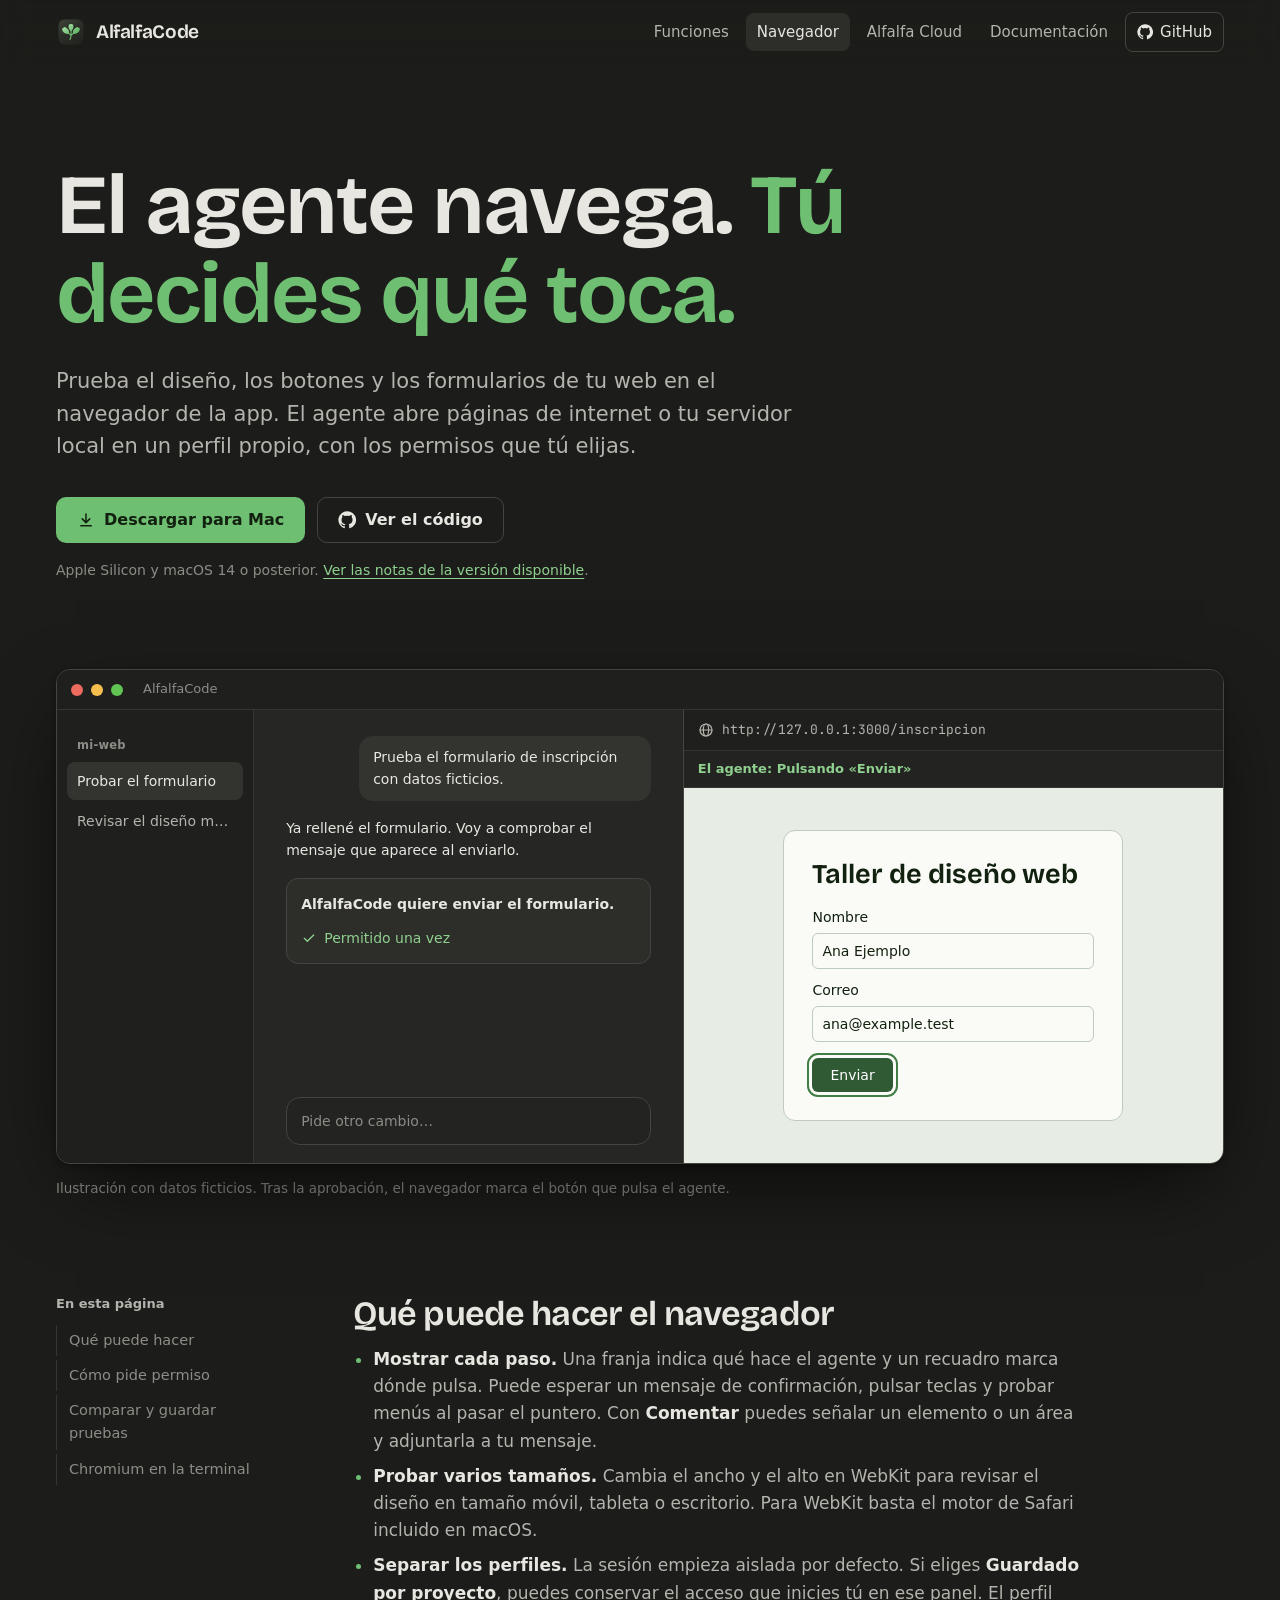
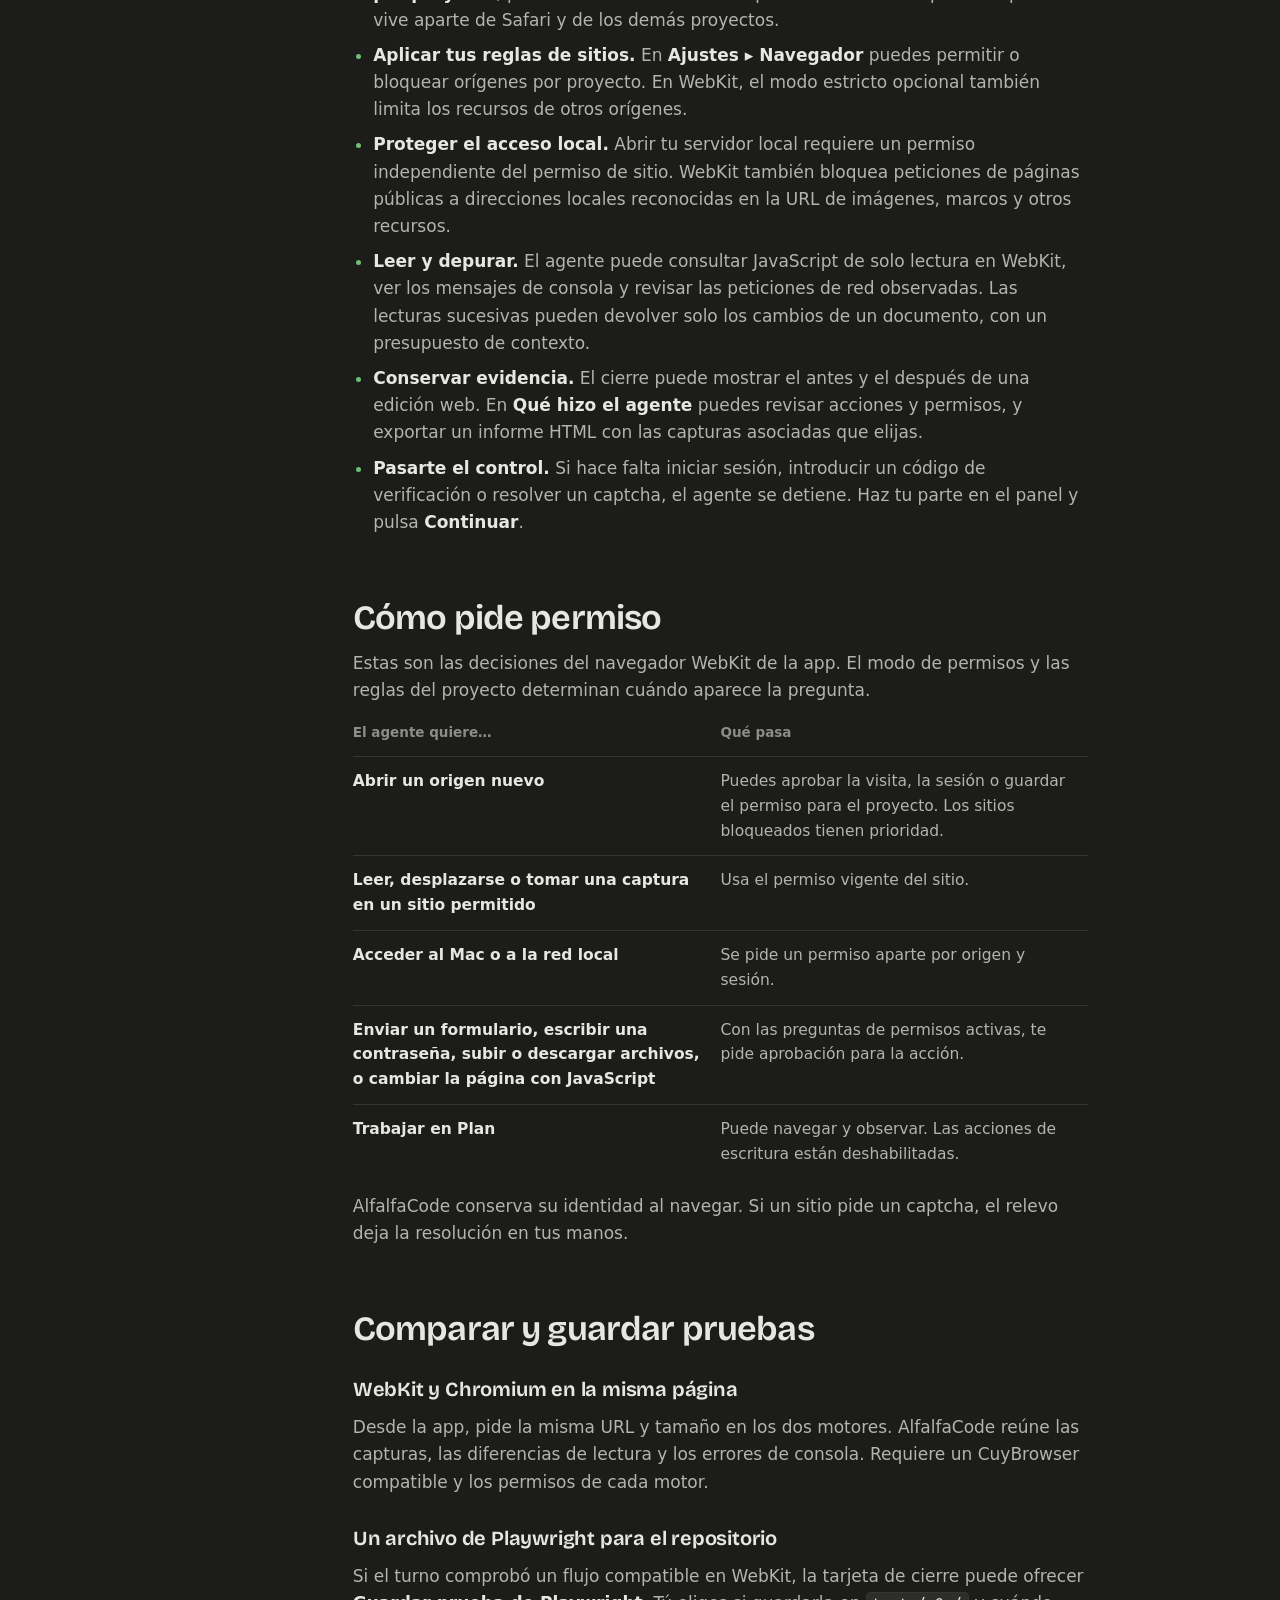
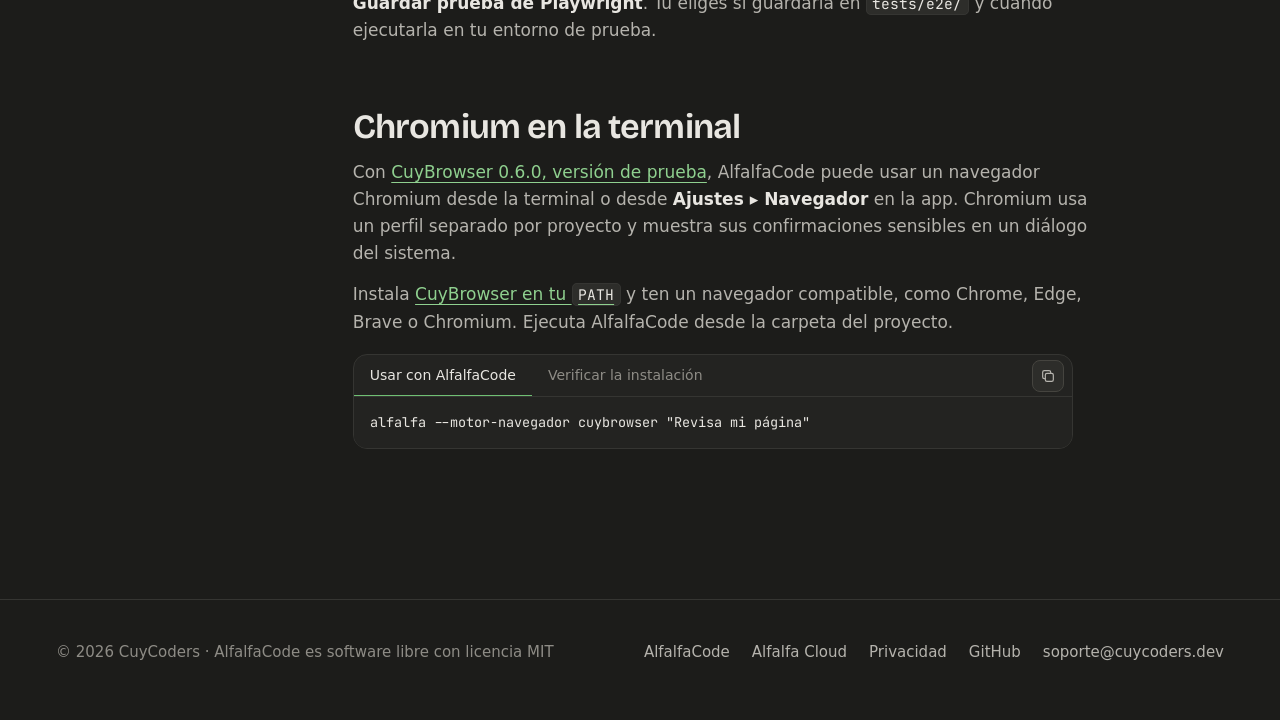
==== navegador/index.html @ 88448dee "Presentar el navegador de AlfalfaCode en la web" ====
<!doctype html>
<html lang="es">
<head>
<meta charset="utf-8">
<meta name="viewport" content="width=device-width, initial-scale=1">
<title>Navegador de AlfalfaCode · Prueba tu web desde el agente</title>
<meta name="description" content="Prueba tu web en AlfalfaCode con WebKit y CuyBrowser. Mira los pasos del agente, decide sus permisos y guarda pruebas de Playwright.">
<link rel="icon" type="image/png" href="/assets/favicon.png">
<link rel="preload" href="/assets/fonts/bricolage-grotesque-latin-wght-normal.woff2" as="font" type="font/woff2" crossorigin>
<link rel="stylesheet" href="/assets/sitio.css?v=4">
<meta name="theme-color" content="#1c1c1a">
</head>
<body>
<svg width="0" height="0" style="position:absolute" aria-hidden="true">
  <symbol id="i-github" viewBox="0 0 24 24" fill="currentColor"><path d="M12 .5a11.5 11.5 0 0 0-3.64 22.41c.58.1.79-.25.79-.56v-2c-3.2.7-3.88-1.37-3.88-1.37-.52-1.33-1.28-1.69-1.28-1.69-1.05-.71.08-.7.08-.7 1.16.08 1.77 1.19 1.77 1.19 1.03 1.77 2.7 1.26 3.36.96.1-.75.4-1.26.73-1.55-2.55-.29-5.24-1.28-5.24-5.68 0-1.25.45-2.28 1.19-3.08-.12-.29-.52-1.46.11-3.04 0 0 .97-.31 3.17 1.18a11 11 0 0 1 5.77 0c2.2-1.49 3.17-1.18 3.17-1.18.63 1.58.23 2.75.11 3.04.74.8 1.19 1.83 1.19 3.08 0 4.41-2.69 5.38-5.25 5.67.41.36.78 1.06.78 2.14v3.17c0 .31.21.67.8.56A11.5 11.5 0 0 0 12 .5Z"/></symbol>
  <symbol id="i-bajar" viewBox="0 0 24 24" fill="none" stroke="currentColor" stroke-width="2" stroke-linecap="round" stroke-linejoin="round"><path d="M12 4v11M7 10.5l5 5 5-5M5 19.5h14"/></symbol>
  <symbol id="i-copiar" viewBox="0 0 24 24" fill="none" stroke="currentColor" stroke-width="1.8" stroke-linecap="round" stroke-linejoin="round"><rect x="8" y="8" width="12" height="12" rx="2.5"/><path d="M16 8V6.5A2.5 2.5 0 0 0 13.5 4h-7A2.5 2.5 0 0 0 4 6.5v7A2.5 2.5 0 0 0 6.5 16H8"/></symbol>
  <symbol id="i-hecho" viewBox="0 0 24 24" fill="none" stroke="currentColor" stroke-width="2" stroke-linecap="round" stroke-linejoin="round"><path d="m5 12.5 4.5 4.5L19 7.5"/></symbol>
  <symbol id="i-globo" viewBox="0 0 24 24" fill="none" stroke="currentColor" stroke-width="1.8" stroke-linecap="round"><circle cx="12" cy="12" r="9"/><ellipse cx="12" cy="12" rx="4" ry="9"/><path d="M3 12h18"/></symbol>
</svg>

<a class="salto" href="#contenido">Saltar al contenido</a>

<header class="cabecera">
  <div class="envoltura">
    <a class="marca" href="/"><img src="/assets/alfalfacode.svg" alt="" width="30" height="30">AlfalfaCode</a>
    <nav class="nav" aria-label="Principal">
      <a href="/#funciones">Funciones</a>
      <a class="nav-navegador" href="/navegador/" aria-current="page">Navegador</a>
      <a href="/cloud/">Alfalfa Cloud</a>
      <a href="https://github.com/0sw2ld0/AlfalfaCode#readme">Documentación</a>
      <a class="nav-gh" href="https://github.com/0sw2ld0/AlfalfaCode" aria-label="GitHub"><svg aria-hidden="true"><use href="#i-github"/></svg><span>GitHub</span></a>
    </nav>
  </div>
</header>

<main id="contenido">
  <section class="portada portada-navegador" aria-labelledby="navegador-t">
    <div class="envoltura">
      <h1 id="navegador-t">El agente navega. <em>Tú decides qué toca.</em></h1>
      <p class="entrada">Prueba el diseño, los botones y los formularios de tu web en el navegador de la app. El agente abre páginas de internet o tu servidor local en un perfil propio, con los permisos que tú elijas.</p>
      <div class="acciones">
        <a class="boton boton-principal" href="https://github.com/0sw2ld0/AlfalfaCode/releases/latest/download/AlfalfaCode.dmg"><svg aria-hidden="true"><use href="#i-bajar"/></svg>Descargar para Mac</a>
        <a class="boton boton-segundo" href="https://github.com/0sw2ld0/AlfalfaCode"><svg aria-hidden="true"><use href="#i-github"/></svg>Ver el código</a>
      </div>
      <p class="nota">Apple Silicon y macOS 14 o posterior. <a href="https://github.com/0sw2ld0/AlfalfaCode/releases/latest">Ver las notas de la versión disponible</a>.</p>

      <figure class="escena escena-navegador">
        <div class="ventana ventana-navegador" aria-hidden="true">
          <div class="ventana-barra"><i></i><i></i><i></i><span>AlfalfaCode</span></div>
          <div class="lateral">
            <h4>mi-web</h4>
            <div class="sesion activa">Probar el formulario</div>
            <div class="sesion">Revisar el diseño móvil</div>
          </div>
          <div class="chat">
            <div class="mensajes">
              <div class="burbuja">Prueba el formulario de inscripción con datos ficticios.</div>
              <p class="respuesta">Ya rellené el formulario. Voy a comprobar el mensaje que aparece al enviarlo.</p>
              <div class="permiso">
                <p><strong>AlfalfaCode quiere enviar el formulario.</strong></p>
                <p class="permiso-concedido"><svg><use href="#i-hecho"/></svg> Permitido una vez</p>
              </div>
            </div>
            <div class="redactor"><div class="caja">Pide otro cambio…</div></div>
          </div>
          <div class="panel-navegador">
            <div class="direccion-navegador"><svg><use href="#i-globo"/></svg><span>http://127.0.0.1:3000/inscripcion</span></div>
            <p class="accion-navegador">El agente: Pulsando «Enviar»</p>
            <div class="pagina-navegador">
              <div class="formulario-navegador">
                <p class="titulo-formulario">Taller de diseño web</p>
                <p class="campo-formulario">Nombre <span>Ana Ejemplo</span></p>
                <p class="campo-formulario">Correo <span>ana@example.test</span></p>
                <p class="objetivo-navegador"><span>Enviar</span></p>
              </div>
            </div>
          </div>
        </div>
        <figcaption class="pie-ilustracion">Ilustración con datos ficticios. Tras la aprobación, el navegador marca el botón que pulsa el agente.</figcaption>
      </figure>
    </div>
  </section>

  <div class="lectura">
    <div class="envoltura">
      <nav class="indice" aria-label="En esta página">
        <strong>En esta página</strong>
        <a href="#capacidades">Qué puede hacer</a>
        <a href="#permisos">Cómo pide permiso</a>
        <a href="#pruebas">Comparar y guardar pruebas</a>
        <a href="#terminal">Chromium en la terminal</a>
      </nav>
      <article class="texto navegador-detalles">
        <h2 id="capacidades">Qué puede hacer el navegador</h2>
        <ul>
          <li><strong>Mostrar cada paso.</strong> Una franja indica qué hace el agente y un recuadro marca dónde pulsa. Puede esperar un mensaje de confirmación, pulsar teclas y probar menús al pasar el puntero. Con <strong>Comentar</strong> puedes señalar un elemento o un área y adjuntarla a tu mensaje.</li>
          <li><strong>Probar varios tamaños.</strong> Cambia el ancho y el alto en WebKit para revisar el diseño en tamaño móvil, tableta o escritorio. Para WebKit basta el motor de Safari incluido en macOS.</li>
          <li><strong>Separar los perfiles.</strong> La sesión empieza aislada por defecto. Si eliges <strong>Guardado por proyecto</strong>, puedes conservar el acceso que inicies tú en ese panel. El perfil vive aparte de Safari y de los demás proyectos.</li>
          <li><strong>Aplicar tus reglas de sitios.</strong> En <strong>Ajustes ▸ Navegador</strong> puedes permitir o bloquear orígenes por proyecto. En WebKit, el modo estricto opcional también limita los recursos de otros orígenes.</li>
          <li><strong>Proteger el acceso local.</strong> Abrir tu servidor local requiere un permiso independiente del permiso de sitio. WebKit también bloquea peticiones de páginas públicas a direcciones locales reconocidas en la URL de imágenes, marcos y otros recursos.</li>
          <li><strong>Leer y depurar.</strong> El agente puede consultar JavaScript de solo lectura en WebKit, ver los mensajes de consola y revisar las peticiones de red observadas. Las lecturas sucesivas pueden devolver solo los cambios de un documento, con un presupuesto de contexto.</li>
          <li><strong>Conservar evidencia.</strong> El cierre puede mostrar el antes y el después de una edición web. En <strong>Qué hizo el agente</strong> puedes revisar acciones y permisos, y exportar un informe HTML con las capturas asociadas que elijas.</li>
          <li><strong>Pasarte el control.</strong> Si hace falta iniciar sesión, introducir un código de verificación o resolver un captcha, el agente se detiene. Haz tu parte en el panel y pulsa <strong>Continuar</strong>.</li>
        </ul>

        <h2 id="permisos">Cómo pide permiso</h2>
        <p>Estas son las decisiones del navegador WebKit de la app. El modo de permisos y las reglas del proyecto determinan cuándo aparece la pregunta.</p>
        <table class="tabla">
          <thead><tr><th scope="col">El agente quiere…</th><th scope="col">Qué pasa</th></tr></thead>
          <tbody>
            <tr><th scope="row">Abrir un origen nuevo</th><td>Puedes aprobar la visita, la sesión o guardar el permiso para el proyecto. Los sitios bloqueados tienen prioridad.</td></tr>
            <tr><th scope="row">Leer, desplazarse o tomar una captura en un sitio permitido</th><td>Usa el permiso vigente del sitio.</td></tr>
            <tr><th scope="row">Acceder al Mac o a la red local</th><td>Se pide un permiso aparte por origen y sesión.</td></tr>
            <tr><th scope="row">Enviar un formulario, escribir una contraseña, subir o descargar archivos, o cambiar la página con JavaScript</th><td>Con las preguntas de permisos activas, te pide aprobación para la acción.</td></tr>
            <tr><th scope="row">Trabajar en Plan</th><td>Puede navegar y observar. Las acciones de escritura están deshabilitadas.</td></tr>
          </tbody>
        </table>
        <p>AlfalfaCode conserva su identidad al navegar. Si un sitio pide un captcha, el relevo deja la resolución en tus manos.</p>

        <h2 id="pruebas">Comparar y guardar pruebas</h2>
        <h3>WebKit y Chromium en la misma página</h3>
        <p>Desde la app, pide la misma URL y tamaño en los dos motores. AlfalfaCode reúne las capturas, las diferencias de lectura y los errores de consola. Requiere un CuyBrowser compatible y los permisos de cada motor.</p>
        <h3>Un archivo de Playwright para el repositorio</h3>
        <p>Si el turno comprobó un flujo compatible en WebKit, la tarjeta de cierre puede ofrecer <strong>Guardar prueba de Playwright</strong>. Tú eliges si guardarla en <code>tests/e2e/</code> y cuándo ejecutarla en tu entorno de prueba.</p>

        <h2 id="terminal">Chromium en la terminal</h2>
        <p>Con <a href="https://github.com/0sw2ld0/cuybrowser/releases/tag/v0.6.0">CuyBrowser 0.6.0, versión de prueba</a>, AlfalfaCode puede usar un navegador Chromium desde la terminal o desde <strong>Ajustes ▸ Navegador</strong> en la app. Chromium usa un perfil separado por proyecto y muestra sus confirmaciones sensibles en un diálogo del sistema.</p>
        <p>Instala <a href="https://github.com/0sw2ld0/cuybrowser/blob/v0.6.0/README.md#instalarlo-en-tu-path">CuyBrowser en tu <code>PATH</code></a> y ten un navegador compatible, como Chrome, Edge, Brave o Chromium. Ejecuta AlfalfaCode desde la carpeta del proyecto.</p>
        <div class="instalar">
          <div class="pestanas" role="tablist" aria-label="Órdenes de terminal">
            <button id="tab-alfalfa" role="tab" type="button" aria-controls="panel-alfalfa" aria-selected="true">Usar con AlfalfaCode</button>
            <button id="tab-cuybrowser" role="tab" type="button" aria-controls="panel-cuybrowser" aria-selected="false" tabindex="-1">Verificar la instalación</button>
          </div>
          <div id="panel-alfalfa" class="panel-instalar" role="tabpanel" aria-labelledby="tab-alfalfa">
<pre><span class="orden">alfalfa --motor-navegador cuybrowser "Revisa mi página"</span></pre>
            <button class="copiar" type="button" aria-label="Copiar"><svg class="icono-copiar" aria-hidden="true"><use href="#i-copiar"/></svg><svg class="hecho" aria-hidden="true"><use href="#i-hecho"/></svg></button>
          </div>
          <div id="panel-cuybrowser" class="panel-instalar" role="tabpanel" aria-labelledby="tab-cuybrowser" hidden>
<pre><span class="orden">cuybrowser --version</span></pre>
            <button class="copiar" type="button" aria-label="Copiar"><svg class="icono-copiar" aria-hidden="true"><use href="#i-copiar"/></svg><svg class="hecho" aria-hidden="true"><use href="#i-hecho"/></svg></button>
          </div>
        </div>
      </article>
    </div>
  </div>
</main>

<footer class="pie-sitio">
  <div class="envoltura">
    <span>© 2026 CuyCoders · AlfalfaCode es software libre con licencia MIT</span>
    <nav aria-label="Pie">
      <a href="/">AlfalfaCode</a>
      <a href="/cloud/">Alfalfa Cloud</a>
      <a href="/privacidad/">Privacidad</a>
      <a href="https://github.com/0sw2ld0/AlfalfaCode">GitHub</a>
      <a href="mailto:soporte@cuycoders.dev">soporte@cuycoders.dev</a>
    </nav>
  </div>
</footer>
<script src="/assets/sitio.js?v=3"></script>
</body>
</html>
---- assets/sitio.css ----
/* cuycoders.dev — AlfalfaCode y Alfalfa Cloud.
   Paleta de la app de Mac (alfalfa-mac/Sources/AlfalfaCode/Theme.swift). */

@font-face {
  font-family: "Bricolage Grotesque";
  src: url("/assets/fonts/bricolage-grotesque-latin-wght-normal.woff2") format("woff2");
  font-weight: 200 800;
  font-display: swap;
}
@font-face {
  font-family: "JetBrains Mono";
  src: url("/assets/fonts/jetbrains-mono-latin-wght-normal.woff2") format("woff2");
  font-weight: 100 800;
  font-display: swap;
}

:root {
  --fondo: #1c1c1a;
  --fondo-2: #232321;
  --app: #262624;
  --barra: #1f1f1d;
  --tarjeta: #2d2d2a;
  --borde: #353532;
  --borde-2: #45443f;
  --seleccion: #33332f;
  --texto: #e8e6e1;
  --texto-2: #b5b3ad;
  --texto-3: #8e8c86;
  --alfalfa: #6fbf73;
  --alfalfa-claro: #8fd08f;
  --alfalfa-hondo: #2f5a33;
  --campo: #6fbf73;
  --campo-tinta: #12210f;
  --campo-tinta-2: #23401f;
  --aviso: #e5b23e;
  --peligro: #e88a80;
  --enlace: #7ba7f0;

  --display: "Bricolage Grotesque", ui-sans-serif, system-ui, sans-serif;
  --cuerpo: -apple-system, BlinkMacSystemFont, "Segoe UI", system-ui, sans-serif;
  --mono: "JetBrains Mono", ui-monospace, "SF Mono", Menlo, monospace;

  --ancho: 1180px;
  --margen: clamp(20px, 5vw, 56px);
  --curva: cubic-bezier(0.16, 1, 0.3, 1);
  color-scheme: dark;
}

*, *::before, *::after { box-sizing: border-box; }
html { -webkit-text-size-adjust: 100%; scroll-behavior: smooth; scrollbar-color: var(--borde-2) var(--fondo); }
body {
  margin: 0;
  background: var(--fondo);
  color: var(--texto);
  font-family: var(--cuerpo);
  font-size: 17px;
  line-height: 1.6;
  -webkit-font-smoothing: antialiased;
  text-rendering: optimizeLegibility;
}
::selection { background: var(--alfalfa); color: var(--campo-tinta); }
img, svg { display: block; max-width: 100%; }
a { color: var(--alfalfa-claro); text-decoration-thickness: 1px; text-underline-offset: 0.22em; }
a:hover { color: var(--texto); }
:focus-visible { outline: 2px solid var(--alfalfa-claro); outline-offset: 3px; border-radius: 4px; }
code, kbd, pre { font-family: var(--mono); font-size: 0.86em; }
:not(pre) > code { background: var(--tarjeta); border: 1px solid var(--borde); padding: 0.08em 0.38em; border-radius: 5px; color: var(--texto); }
h1, h2, h3 { font-family: var(--display); font-weight: 650; letter-spacing: -0.025em; line-height: 1.06; text-wrap: balance; margin: 0; }
p { margin: 0; text-wrap: pretty; }

.salto { position: absolute; left: -9999px; }
.salto:focus { left: 16px; top: 12px; z-index: 50; background: var(--alfalfa); color: var(--campo-tinta); padding: 8px 14px; border-radius: 8px; }

.envoltura { width: min(100% - 2 * var(--margen), var(--ancho)); margin-inline: auto; }

/* Cabecera */
.cabecera { position: sticky; top: 0; z-index: 20; background: rgb(28 28 26 / 0.86); backdrop-filter: saturate(140%) blur(12px); -webkit-backdrop-filter: saturate(140%) blur(12px); border-bottom: 1px solid transparent; transition: border-color 0.3s; }
.cabecera.con-borde { border-bottom-color: var(--borde); }
.cabecera .envoltura { display: flex; align-items: center; gap: 28px; height: 64px; }
.marca { display: flex; align-items: center; gap: 10px; color: var(--texto); text-decoration: none; font-family: var(--display); font-weight: 650; font-size: 19px; letter-spacing: -0.02em; }
.marca img { width: 30px; height: 30px; }
.marca:hover { color: var(--texto); }
.nav { display: flex; gap: 6px; margin-left: auto; align-items: center; }
.nav a { color: var(--texto-2); text-decoration: none; font-size: 15px; padding: 7px 11px; border-radius: 8px; }
.nav a:hover, .nav a[aria-current="page"] { color: var(--texto); background: var(--tarjeta); }
.nav .nav-gh { display: inline-flex; align-items: center; gap: 7px; color: var(--texto); border: 1px solid var(--borde-2); }
.nav .nav-gh svg { width: 16px; height: 16px; }
@media (max-width: 720px) {
  .nav a:not(.nav-gh):not(.nav-fija):not(.nav-navegador) { display: none; }
}
@media (max-width: 520px) {
  .nav a.nav-fija { display: none; }
  .panel-instalar pre { font-size: 12.5px; }
  .cabecera .envoltura { gap: 12px; }
}
@media (max-width: 420px) {
  .nav a.nav-navegador { padding-inline: 8px; }
  .nav-gh span { display: none; }
}

/* Botones */
.boton { display: inline-flex; align-items: center; gap: 9px; font: 600 16px/1 var(--cuerpo); padding: 13px 20px; border-radius: 10px; text-decoration: none; border: 1px solid transparent; cursor: pointer; transition: background-color 0.2s, border-color 0.2s, color 0.2s, transform 0.2s var(--curva); }
.boton svg { width: 18px; height: 18px; }
.boton-principal { background: var(--alfalfa); color: var(--campo-tinta); }
.boton-principal:hover { background: var(--alfalfa-claro); color: var(--campo-tinta); }
.boton-principal:active { transform: translateY(1px); }
.boton-segundo { background: transparent; color: var(--texto); border-color: var(--borde-2); }
.boton-segundo:hover { background: var(--tarjeta); color: var(--texto); }

/* Portada */
.portada { padding: clamp(56px, 8vw, 96px) 0 0; }
@media (min-width: 1100px) {
  .portada-cabeza { display: grid; grid-template-columns: minmax(0, 1.08fr) minmax(0, 0.92fr); gap: 56px; align-items: end; }
  .portada-cabeza .instalar { margin-top: 0; }
  .portada .portada-cabeza h1 { font-size: clamp(56px, 5.6vw, 84px); }
  .portada-cabeza .escena { margin-top: 64px; }
}
.portada h1 { font-size: clamp(44px, 7.4vw, 92px); max-width: 13ch; }
.portada h1 em { font-style: normal; color: var(--alfalfa); }
.portada .entrada { margin-top: 26px; font-size: clamp(18px, 1.7vw, 21px); color: var(--texto-2); max-width: 58ch; line-height: 1.55; }
.portada .acciones { margin-top: 34px; display: flex; flex-wrap: wrap; gap: 12px; align-items: center; }
.portada .nota { margin-top: 16px; font-size: 14px; color: var(--texto-3); }

/* Instalación con pestañas */
.instalar { position: relative; margin-top: 40px; max-width: 720px; border: 1px solid var(--borde); border-radius: 14px; background: var(--fondo-2); overflow: hidden; }
.pestanas { display: flex; border-bottom: 1px solid var(--borde); overflow-x: auto; padding-right: 56px; }
.pestanas button { font: 500 14px/1 var(--cuerpo); color: var(--texto-3); background: none; border: 0; padding: 13px 16px; cursor: pointer; border-bottom: 2px solid transparent; margin-bottom: -1px; white-space: nowrap; }
.pestanas button:hover { color: var(--texto); }
.pestanas button[aria-selected="true"] { color: var(--texto); border-bottom-color: var(--alfalfa); }
.panel-instalar { position: static; }
.panel-instalar[hidden] { display: none; }
.panel-instalar pre { margin: 0; padding: 18px 20px; overflow-x: auto; line-height: 1.75; color: var(--texto); font-size: 14px; }
.panel-instalar pre .indicador { color: var(--texto-3); user-select: none; }
.panel-instalar pre .comentario { color: var(--texto-3); }
.copiar { position: absolute; top: 5px; right: 8px; width: 32px; height: 32px; display: grid; place-items: center; border-radius: 8px; border: 1px solid var(--borde-2); background: var(--tarjeta); color: var(--texto-2); cursor: pointer; }
.copiar:hover { color: var(--texto); }
.copiar svg { width: 16px; height: 16px; }
.copiar .hecho { display: none; color: var(--alfalfa); }
.copiar.copiado .hecho { display: block; }
.copiar.copiado .icono-copiar { display: none; }

/* Ventana de la app (ilustración) */
.escena { margin-top: clamp(56px, 7vw, 88px); position: relative; }
.escena::before { content: ""; position: absolute; inset: 18% max(-6%, -1 * var(--margen)) -10%; background: radial-gradient(60% 55% at 50% 40%, rgb(111 191 115 / 0.16), transparent 70%); pointer-events: none; z-index: 0; }
.ventana { position: relative; z-index: 1; border: 1px solid var(--borde-2); border-radius: 14px; overflow: hidden; background: var(--app); box-shadow: 0 30px 80px -20px rgb(0 0 0 / 0.7), 0 2px 8px rgb(0 0 0 / 0.3); display: grid; grid-template-columns: 236px 1fr; min-height: 560px; font-size: 14px; }
.ventana-barra { grid-column: 1 / -1; height: 40px; display: flex; align-items: center; gap: 8px; padding: 0 14px; background: var(--barra); border-bottom: 1px solid var(--borde); }
.ventana-barra i { width: 12px; height: 12px; border-radius: 50%; background: #4a4945; }
.ventana-barra i:nth-child(1) { background: #ec6a5e; } .ventana-barra i:nth-child(2) { background: #f4bf4f; } .ventana-barra i:nth-child(3) { background: #61c554; }
.ventana-barra span { margin-left: 12px; color: var(--texto-3); font-size: 13px; }
.lateral { background: var(--barra); border-right: 1px solid var(--borde); padding: 14px 10px; display: flex; flex-direction: column; gap: 2px; }
.lateral .nueva { display: flex; align-items: center; gap: 8px; color: var(--texto); padding: 8px 10px; border-radius: 8px; font-weight: 500; }
.lateral .nueva svg { width: 16px; height: 16px; color: var(--alfalfa); }
.lateral h4 { font: 600 11.5px/1 var(--cuerpo); color: var(--texto-3); margin: 16px 10px 8px; letter-spacing: 0.02em; }
.lateral .sesion { padding: 8px 10px; border-radius: 8px; color: var(--texto-2); white-space: nowrap; overflow: hidden; text-overflow: ellipsis; }
.lateral .sesion.activa { background: var(--seleccion); color: var(--texto); }
.lateral .pie { margin-top: auto; display: flex; align-items: center; gap: 8px; padding: 10px; color: var(--texto-2); border-top: 1px solid var(--borde); }
.lateral .pie b { width: 24px; height: 24px; border-radius: 50%; background: #5f8f5c; color: #fff; display: grid; place-items: center; font: 600 12px/1 var(--cuerpo); }
.lateral .pie small { color: var(--texto-3); }
.chat { display: flex; flex-direction: column; min-width: 0; }
.mensajes { flex: 1; padding: 26px clamp(18px, 4vw, 48px) 18px; display: flex; flex-direction: column; gap: 16px; max-width: 760px; width: 100%; margin-inline: auto; }
.burbuja { align-self: flex-end; background: var(--seleccion); padding: 10px 14px; border-radius: 14px; max-width: 80%; color: var(--texto); }
.respuesta { color: var(--texto); line-height: 1.6; }
.respuesta code { font-size: 12.5px; }
.plan { border: 1px solid var(--borde); border-radius: 12px; padding: 12px 14px; display: grid; gap: 7px; background: var(--fondo-2); }
.plan .paso { display: flex; align-items: center; gap: 10px; color: var(--texto-2); }
.plan .paso svg { width: 16px; height: 16px; flex: none; }
.plan .paso.hecho { color: var(--texto-3); text-decoration: line-through; text-decoration-color: var(--borde-2); }
.plan .paso.hecho svg { color: var(--alfalfa); }
.plan .paso.ahora { color: var(--texto); }
.plan .paso.ahora svg { color: var(--aviso); }
.permiso { border: 1px solid var(--borde-2); border-radius: 12px; background: var(--tarjeta); padding: 14px; display: grid; gap: 12px; transition: opacity 0.3s; }
.permiso p { color: var(--texto-2); }
.permiso p strong { color: var(--texto); font-weight: 600; }
.permiso pre { margin: 0; background: var(--fondo); border: 1px solid var(--borde); border-radius: 8px; padding: 9px 12px; color: var(--texto); font-size: 12.5px; overflow-x: auto; }
.permiso .opciones { display: flex; flex-wrap: wrap; gap: 8px; }
.permiso .opciones button { font: 500 13px/1 var(--cuerpo); padding: 9px 12px; border-radius: 8px; border: 1px solid var(--borde-2); background: var(--app); color: var(--texto); cursor: pointer; }
.permiso .opciones button:hover { background: var(--seleccion); }
.permiso .opciones button.si { background: var(--alfalfa); border-color: var(--alfalfa); color: var(--campo-tinta); }
.permiso .opciones button.si:hover { background: var(--alfalfa-claro); }
.permiso.resuelto { opacity: 0.55; }
.permiso.resuelto .opciones { display: none; }
.salida { border: 1px solid var(--borde); border-radius: 10px; background: var(--fondo); font-family: var(--mono); font-size: 12.5px; padding: 10px 12px; color: var(--texto-2); white-space: pre-wrap; animation: aparece 0.5s var(--curva); }
.salida .bien { color: var(--alfalfa); }
.oculto { display: none !important; }
.redactor { margin: 0 clamp(18px, 4vw, 48px) 18px; max-width: 760px; align-self: center; width: calc(100% - 2 * clamp(18px, 4vw, 48px)); }
.redactor .caja { border: 1px solid var(--borde-2); border-radius: 14px; background: var(--fondo-2); padding: 12px 14px; color: var(--texto-3); display: flex; justify-content: space-between; align-items: center; }
.redactor .caja b { width: 28px; height: 28px; border-radius: 50%; background: var(--borde-2); display: grid; place-items: center; }
.redactor .caja b svg { width: 14px; height: 14px; color: var(--fondo); }
.redactor .fichas { display: flex; gap: 14px; padding: 8px 6px 0; color: var(--texto-3); font-size: 12.5px; flex-wrap: wrap; }
.redactor .fichas span:first-child { font-family: var(--mono); color: var(--texto-2); }
.pie-ilustracion { margin-top: 14px; color: var(--texto-3); font-size: 13.5px; display: flex; gap: 10px; align-items: center; flex-wrap: wrap; }
.pie-ilustracion button { font: 500 13.5px/1 var(--cuerpo); background: none; border: 0; color: var(--alfalfa-claro); cursor: pointer; padding: 4px 0; text-decoration: underline; text-underline-offset: 0.22em; }
@media (max-width: 860px) {
  .ventana { grid-template-columns: 1fr; }
  .lateral { display: none; }
}
@keyframes aparece { from { opacity: 0; transform: translateY(6px); filter: blur(3px); } to { opacity: 1; transform: none; filter: none; } }

/* Secciones */
.seccion { padding: clamp(80px, 11vw, 140px) 0 0; }
.seccion > .envoltura > h2, .seccion h2.titulo { font-size: clamp(34px, 4.6vw, 56px); max-width: 18ch; }
.seccion .bajada { margin-top: 18px; color: var(--texto-2); font-size: 19px; max-width: 60ch; }

/* Tres maneras */
.maneras { margin-top: 48px; display: grid; grid-template-columns: repeat(3, 1fr); border-top: 1px solid var(--borde); }
.manera { padding: 28px 28px 30px 0; border-right: 1px solid var(--borde); }
.manera + .manera { padding-left: 28px; }
.manera:last-child { border-right: 0; }
.manera h3 { font-size: 24px; display: flex; align-items: center; gap: 10px; }
.manera h3 svg { width: 22px; height: 22px; color: var(--alfalfa); }
.manera p { margin-top: 12px; color: var(--texto-2); }
.manera pre { margin: 18px 0 0; font-size: 13px; color: var(--texto); background: var(--fondo-2); border: 1px solid var(--borde); border-radius: 10px; padding: 12px 14px; overflow-x: auto; }
@media (max-width: 860px) {
  .maneras { grid-template-columns: 1fr; }
  .manera, .manera + .manera { padding: 26px 0; border-right: 0; border-bottom: 1px solid var(--borde); }
}

/* Funciones: lista a dos columnas, sin tarjetas */
.funciones { margin-top: 56px; display: grid; grid-template-columns: repeat(2, minmax(0, 1fr)); column-gap: clamp(32px, 6vw, 88px); }
.funcion { display: grid; grid-template-columns: 26px 1fr; column-gap: 16px; padding: 24px 0; border-top: 1px solid var(--borde); }
.funcion svg { width: 22px; height: 22px; color: var(--alfalfa); margin-top: 3px; }
.funcion h3 { font-size: 21px; letter-spacing: -0.015em; }
.funcion p { grid-column: 2; margin-top: 8px; color: var(--texto-2); font-size: 16px; }
@media (max-width: 760px) { .funciones { grid-template-columns: 1fr; } }

/* Navegador */
.portada-navegador h1 { max-width: 19ch; font-size: clamp(40px, 6.7vw, 84px); }
.navegador-portada {
  display: grid;
  grid-template-columns: minmax(0, 1fr) auto;
  gap: clamp(24px, 5vw, 64px);
  align-items: end;
  justify-items: start;
  padding: clamp(24px, 5vw, 60px);
  border: 1px solid var(--borde-2);
  border-radius: 16px;
  background: radial-gradient(ellipse at 90% 0, rgb(111 191 115 / 0.11), transparent 70%), var(--fondo-2);
}
.escena-navegador { margin-inline: 0; margin-bottom: 0; }
.ventana-navegador {
  grid-template-columns: minmax(0, 0.46fr) minmax(0, 1fr) minmax(0, 1.26fr);
  grid-template-rows: 40px 1fr;
  min-height: 0;
}
.ventana-navegador .mensajes { padding-inline: clamp(16px, 2.5vw, 32px); }
.ventana-navegador .redactor { width: calc(100% - 2 * clamp(16px, 2.5vw, 32px)); }
.permiso p.permiso-concedido { display: flex; align-items: center; gap: 7px; color: var(--alfalfa-claro); }
.permiso-concedido svg { width: 16px; height: 16px; flex: none; }
.panel-navegador { min-width: 0; display: flex; flex-direction: column; border-left: 1px solid var(--borde-2); }
.direccion-navegador {
  display: flex;
  align-items: center;
  gap: 8px;
  padding: 10px 14px;
  font: 13px/1.5 var(--mono);
  color: var(--texto-2);
  background: var(--barra);
}
.direccion-navegador svg { width: 16px; height: 16px; flex: none; }
.direccion-navegador span { min-width: 0; overflow-wrap: anywhere; }
.accion-navegador {
  padding: 8px 14px;
  border-block: 1px solid var(--borde);
  background: var(--fondo-2);
  color: var(--alfalfa-claro);
  font-size: 13px;
  font-weight: 600;
}
.pagina-navegador {
  display: grid;
  flex: 1;
  place-items: center;
  padding: clamp(16px, 4vw, 42px);
  background: #e7ece4;
  color: var(--campo-tinta);
}
.formulario-navegador {
  width: min(100%, 340px);
  padding: clamp(16px, 3vw, 28px);
  border: 1px solid #becbbe;
  border-radius: 12px;
  background: #fafbf7;
}
.titulo-formulario { margin-bottom: 16px; font: 650 clamp(19px, 2.2vw, 27px)/1.15 var(--display); }
.campo-formulario { display: grid; gap: 4px; margin-top: 10px; }
.campo-formulario span { padding: 6px 9px; border: 1px solid #becbbe; border-radius: 6px; overflow-wrap: anywhere; }
.objetivo-navegador { margin-top: 16px; }
.objetivo-navegador span {
  display: inline-block;
  padding: 6px 18px;
  border-radius: 6px;
  background: var(--alfalfa-hondo);
  color: #fff;
  outline: 2px solid #427d45;
  outline-offset: 3px;
}
.navegador-detalles > h2:first-child { margin-top: 0; }
.navegador-detalles .tabla + p { margin-top: 14px; }
.navegador-detalles .instalar { margin-top: 18px; }
.navegador-detalles .panel-instalar pre { margin: 0; border: 0; border-radius: 0; }
@media (max-width: 860px) {
  .navegador-portada { grid-template-columns: 1fr; }
  .ventana-navegador { grid-template-columns: repeat(2, minmax(0, 1fr)); }
}
@media (max-width: 640px) {
  .ventana-navegador { grid-template-columns: minmax(0, 1fr); grid-template-rows: auto; }
  .panel-navegador { border-left: 0; border-top: 1px solid var(--borde-2); }
  .navegador-detalles .pestanas button { padding-inline: 10px; white-space: normal; }
}

/* Pasos */
.pasos { margin-top: 52px; display: grid; grid-template-columns: repeat(3, 1fr); gap: clamp(24px, 4vw, 48px); counter-reset: paso; }
.paso-inicio { counter-increment: paso; }
.paso-inicio::before { content: counter(paso); display: grid; place-items: center; width: 40px; height: 40px; border-radius: 50%; border: 1px solid var(--alfalfa); color: var(--alfalfa-claro); font: 600 17px/1 var(--display); }
.paso-inicio h3 { margin-top: 20px; font-size: 23px; }
.paso-inicio p { margin-top: 10px; color: var(--texto-2); font-size: 16px; }
@media (max-width: 860px) { .pasos { grid-template-columns: 1fr; } }

/* Franja de Alfalfa Cloud: el verde ocupa la sección entera */
.campo { margin-top: clamp(96px, 12vw, 150px); background: var(--campo); color: var(--campo-tinta); position: relative; overflow: hidden; }
.campo .envoltura { padding: clamp(64px, 9vw, 112px) 0; display: grid; grid-template-columns: minmax(0, 1.2fr) minmax(0, 0.8fr); gap: clamp(32px, 6vw, 80px); align-items: end; position: relative; z-index: 1; }
.campo h2 { font-size: clamp(38px, 5.4vw, 68px); max-width: 14ch; }
.campo p { margin-top: 20px; font-size: 19px; color: var(--campo-tinta-2); max-width: 46ch; }
.campo .boton-principal { background: var(--campo-tinta); color: var(--alfalfa-claro); }
.campo .boton-principal:hover { background: #000; color: var(--alfalfa-claro); }
.campo .boton-segundo { border-color: rgb(18 33 15 / 0.35); color: var(--campo-tinta); }
.campo .boton-segundo:hover { background: rgb(18 33 15 / 0.08); color: var(--campo-tinta); }
.campo .acciones { display: flex; gap: 12px; flex-wrap: wrap; }
.campo a:not(.boton) { color: var(--campo-tinta); }
.campo ::selection { background: var(--campo-tinta); color: var(--alfalfa-claro); }
.campo :focus-visible { outline-color: var(--campo-tinta); }
.campo .ramita { position: absolute; right: -60px; bottom: -90px; width: 520px; height: 520px; color: rgb(18 33 15 / 0.12); z-index: 0; }
@media (max-width: 860px) { .campo .envoltura { grid-template-columns: 1fr; align-items: start; } .campo .ramita { width: 340px; height: 340px; right: -80px; } }

/* Código abierto */
.abierto { display: grid; grid-template-columns: minmax(0, 1fr) auto; gap: 40px; align-items: end; }
.abierto .dato { font-family: var(--display); font-size: clamp(64px, 9vw, 120px); font-weight: 700; letter-spacing: -0.04em; line-height: 0.9; color: var(--alfalfa); }
@media (max-width: 760px) { .abierto { grid-template-columns: 1fr; } }

/* Pie */
.pie-sitio { margin-top: clamp(96px, 12vw, 150px); border-top: 1px solid var(--borde); padding: 40px 0 56px; color: var(--texto-3); font-size: 15px; }
.pie-sitio .envoltura { display: flex; flex-wrap: wrap; gap: 20px 40px; justify-content: space-between; align-items: center; }
.pie-sitio nav { display: flex; flex-wrap: wrap; gap: 8px 22px; }
.pie-sitio a { color: var(--texto-2); text-decoration: none; }
.pie-sitio a:hover { color: var(--texto); text-decoration: underline; }

/* Páginas de lectura: Cloud y privacidad */
.lectura { padding: clamp(56px, 8vw, 96px) 0 0; }
.lectura .envoltura { display: grid; grid-template-columns: 220px minmax(0, 1fr); gap: clamp(32px, 6vw, 80px); align-items: start; }
.lectura .indice { position: sticky; top: 96px; display: grid; gap: 4px; font-size: 14.5px; }
.lectura .indice a { color: var(--texto-3); text-decoration: none; padding: 4px 0 4px 12px; border-left: 1px solid var(--borde); }
.lectura .indice a:hover { color: var(--texto); border-left-color: var(--alfalfa); }
.lectura .indice strong { font: 600 13px/1.3 var(--cuerpo); color: var(--texto-2); margin-bottom: 8px; }
.texto { max-width: 68ch; min-width: 0; }
.texto h1 { font-size: clamp(40px, 6vw, 72px); }
.texto .entrada { margin-top: 22px; font-size: 20px; color: var(--texto-2); line-height: 1.55; }
.texto h2 { font-size: clamp(26px, 3vw, 34px); margin-top: 64px; scroll-margin-top: 90px; }
.texto h3 { font-size: 20px; margin-top: 32px; letter-spacing: -0.01em; }
.texto p, .texto li { color: var(--texto-2); }
.texto h2 + p, .texto h3 + p, .texto h2 + ul, .texto h3 + ul { margin-top: 14px; }
.texto p + p { margin-top: 14px; }
.texto ul { padding-left: 1.2em; margin: 14px 0 0; }
.texto li + li { margin-top: 8px; }
.texto li::marker { color: var(--alfalfa); }
.texto strong { color: var(--texto); font-weight: 600; }
.texto pre { margin: 18px 0 0; background: var(--fondo-2); border: 1px solid var(--borde); border-radius: 10px; padding: 14px 16px; overflow-x: auto; color: var(--texto); font-size: 13.5px; line-height: 1.7; }
.texto .fecha { margin-top: 18px; font-size: 14px; color: var(--texto-3); }
.destacado { margin-top: 36px; background: var(--campo); color: var(--campo-tinta); border-radius: 16px; padding: clamp(22px, 3vw, 32px); }
.destacado h2 { margin-top: 0; font-size: clamp(24px, 2.6vw, 30px); }
.destacado p { color: var(--campo-tinta-2); margin-top: 12px; }
.destacado strong { color: var(--campo-tinta); }
.destacado ::selection { background: var(--campo-tinta); color: var(--alfalfa-claro); }
.tabla { width: 100%; border-collapse: collapse; margin-top: 18px; font-size: 15.5px; }
.tabla th, .tabla td { text-align: left; vertical-align: top; padding: 12px 14px 12px 0; border-top: 1px solid var(--borde); }
.tabla th { color: var(--texto); font-weight: 600; width: 32%; }
.tabla td { color: var(--texto-2); }
.tabla thead th { color: var(--texto-3); font-size: 13.5px; font-weight: 600; border-top: 0; padding-top: 0; }
@media (max-width: 860px) {
  .lectura .envoltura { grid-template-columns: 1fr; }
  .lectura .indice { display: none; }
  .tabla, .tabla tbody, .tabla tr, .tabla th, .tabla td { display: block; width: 100%; }
  .tabla thead { display: none; }
  .tabla th { padding-bottom: 2px; }
  .tabla td { border-top: 0; padding-top: 0; }
}

@media (prefers-reduced-motion: reduce) {
  *, *::before, *::after { animation-duration: 0.01ms !important; transition-duration: 0.01ms !important; scroll-behavior: auto !important; }
}
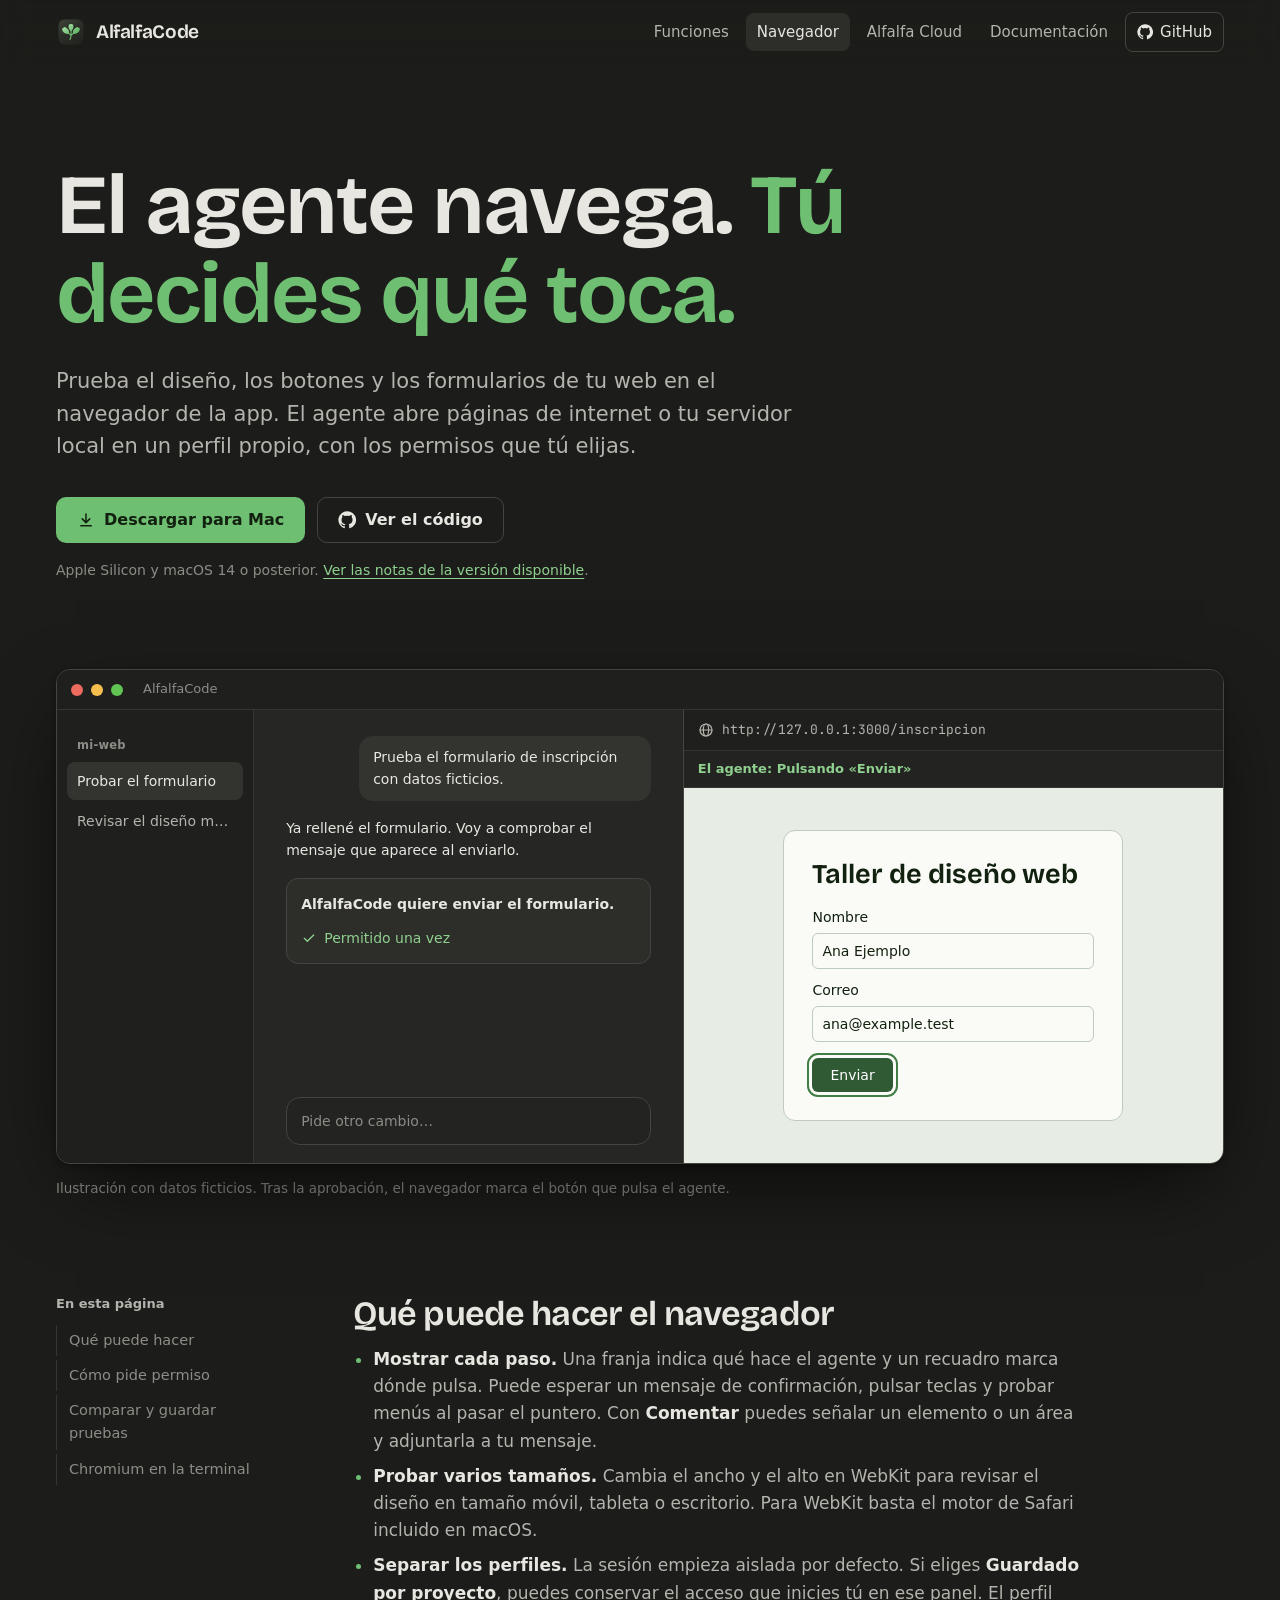
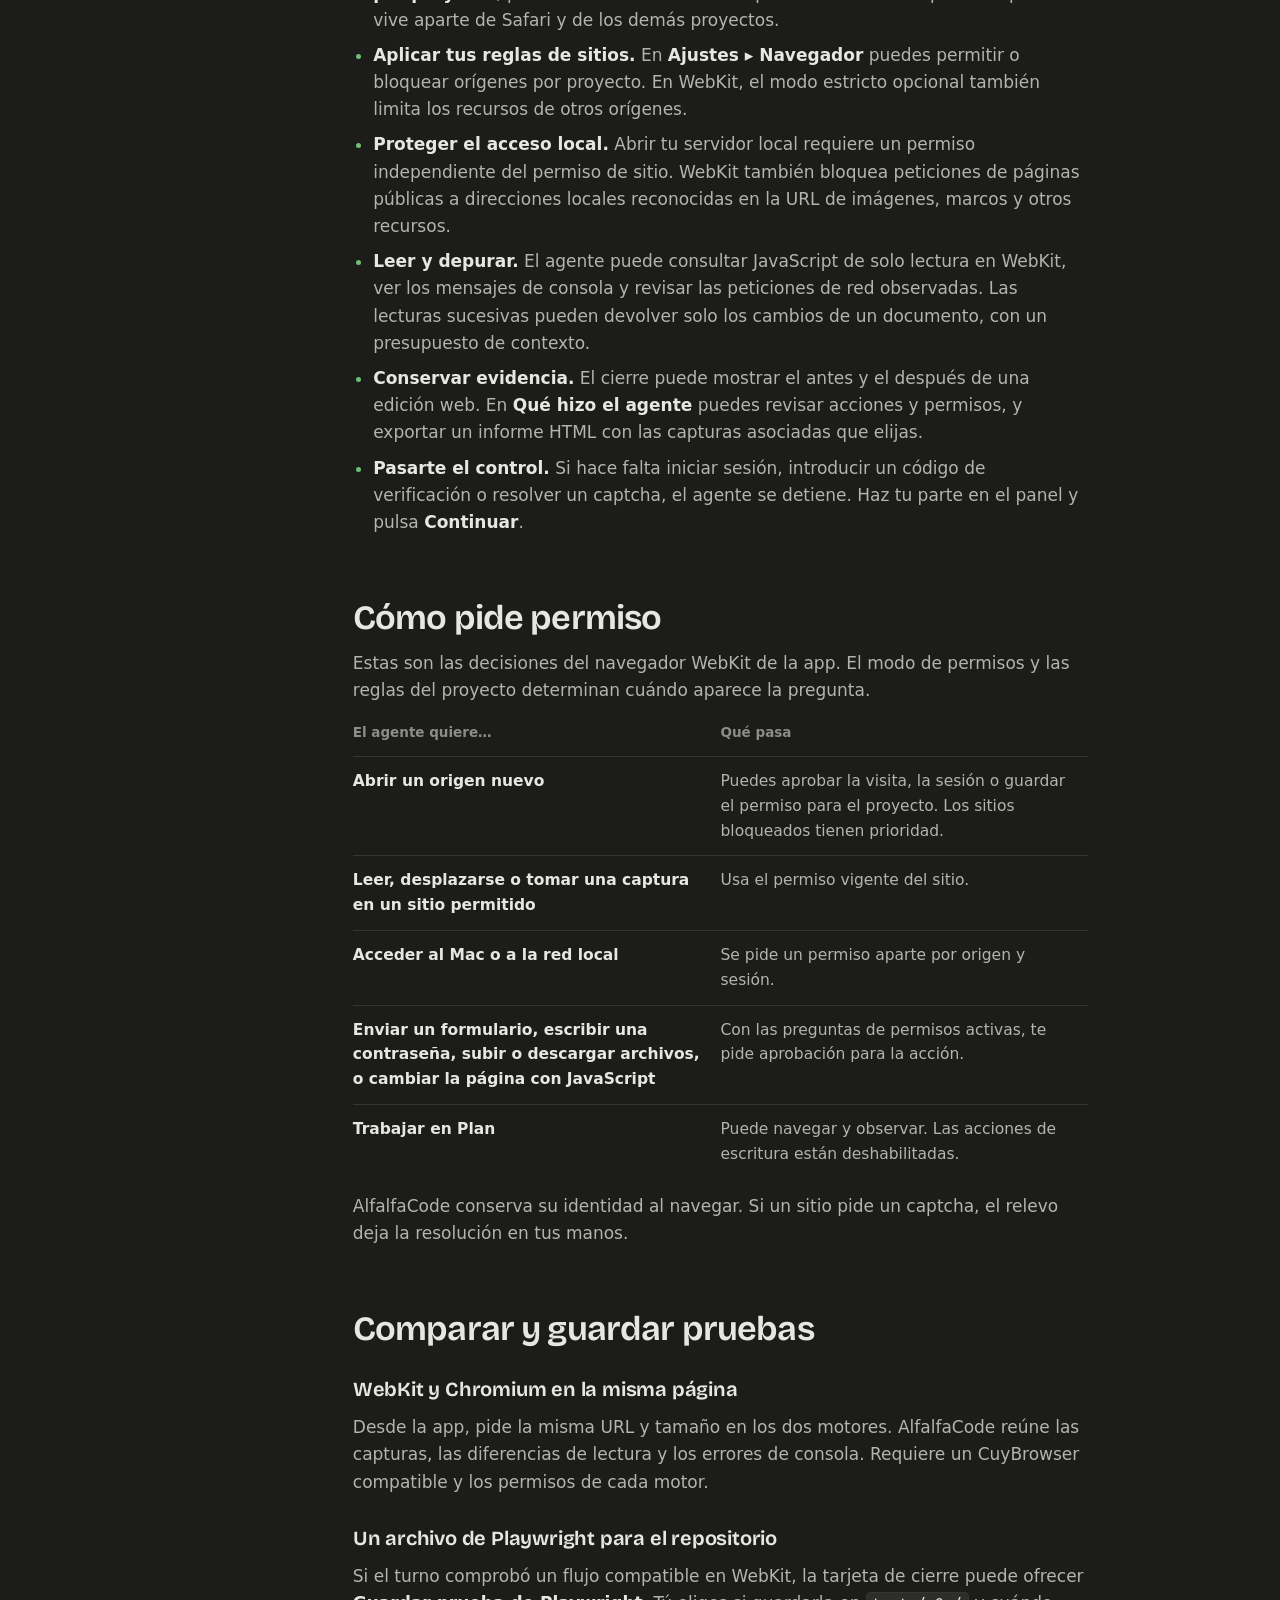
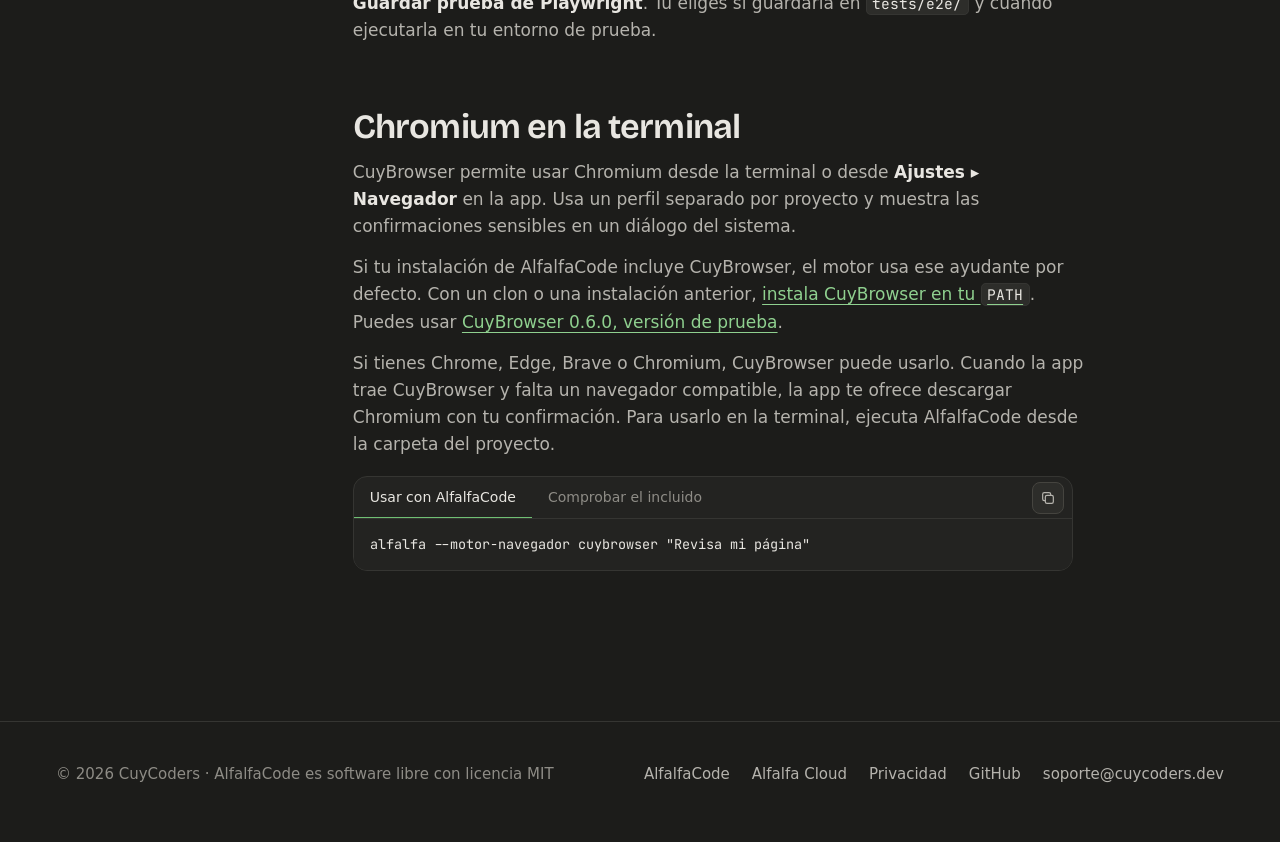
==== commit 3035478b: "Distinguir CuyBrowser incluido y la instalación en PATH" ====
--- a/navegador/index.html
+++ b/navegador/index.html
@@ -125,19 +125,20 @@
         <p>Si el turno comprobó un flujo compatible en WebKit, la tarjeta de cierre puede ofrecer <strong>Guardar prueba de Playwright</strong>. Tú eliges si guardarla en <code>tests/e2e/</code> y cuándo ejecutarla en tu entorno de prueba.</p>
 
         <h2 id="terminal">Chromium en la terminal</h2>
-        <p>Con <a href="https://github.com/0sw2ld0/cuybrowser/releases/tag/v0.6.0">CuyBrowser 0.6.0, versión de prueba</a>, AlfalfaCode puede usar un navegador Chromium desde la terminal o desde <strong>Ajustes ▸ Navegador</strong> en la app. Chromium usa un perfil separado por proyecto y muestra sus confirmaciones sensibles en un diálogo del sistema.</p>
-        <p>Instala <a href="https://github.com/0sw2ld0/cuybrowser/blob/v0.6.0/README.md#instalarlo-en-tu-path">CuyBrowser en tu <code>PATH</code></a> y ten un navegador compatible, como Chrome, Edge, Brave o Chromium. Ejecuta AlfalfaCode desde la carpeta del proyecto.</p>
+        <p>CuyBrowser permite usar Chromium desde la terminal o desde <strong>Ajustes ▸ Navegador</strong> en la app. Usa un perfil separado por proyecto y muestra las confirmaciones sensibles en un diálogo del sistema.</p>
+        <p>Si tu instalación de AlfalfaCode incluye CuyBrowser, el motor usa ese ayudante por defecto. Con un clon o una instalación anterior, <a href="https://github.com/0sw2ld0/cuybrowser/blob/v0.6.0/README.md#instalarlo-en-tu-path">instala CuyBrowser en tu <code>PATH</code></a>. Puedes usar <a href="https://github.com/0sw2ld0/cuybrowser/releases/tag/v0.6.0">CuyBrowser 0.6.0, versión de prueba</a>.</p>
+        <p>Si tienes Chrome, Edge, Brave o Chromium, CuyBrowser puede usarlo. Cuando la app trae CuyBrowser y falta un navegador compatible, la app te ofrece descargar Chromium con tu confirmación. Para usarlo en la terminal, ejecuta AlfalfaCode desde la carpeta del proyecto.</p>
         <div class="instalar">
           <div class="pestanas" role="tablist" aria-label="Órdenes de terminal">
             <button id="tab-alfalfa" role="tab" type="button" aria-controls="panel-alfalfa" aria-selected="true">Usar con AlfalfaCode</button>
-            <button id="tab-cuybrowser" role="tab" type="button" aria-controls="panel-cuybrowser" aria-selected="false" tabindex="-1">Verificar la instalación</button>
+            <button id="tab-cuybrowser" role="tab" type="button" aria-controls="panel-cuybrowser" aria-selected="false" tabindex="-1">Comprobar el incluido</button>
           </div>
           <div id="panel-alfalfa" class="panel-instalar" role="tabpanel" aria-labelledby="tab-alfalfa">
 <pre><span class="orden">alfalfa --motor-navegador cuybrowser "Revisa mi página"</span></pre>
             <button class="copiar" type="button" aria-label="Copiar"><svg class="icono-copiar" aria-hidden="true"><use href="#i-copiar"/></svg><svg class="hecho" aria-hidden="true"><use href="#i-hecho"/></svg></button>
           </div>
           <div id="panel-cuybrowser" class="panel-instalar" role="tabpanel" aria-labelledby="tab-cuybrowser" hidden>
-<pre><span class="orden">cuybrowser --version</span></pre>
+<pre><span class="orden">alfalfa --cuybrowser-estado</span></pre>
             <button class="copiar" type="button" aria-label="Copiar"><svg class="icono-copiar" aria-hidden="true"><use href="#i-copiar"/></svg><svg class="hecho" aria-hidden="true"><use href="#i-hecho"/></svg></button>
           </div>
         </div>
